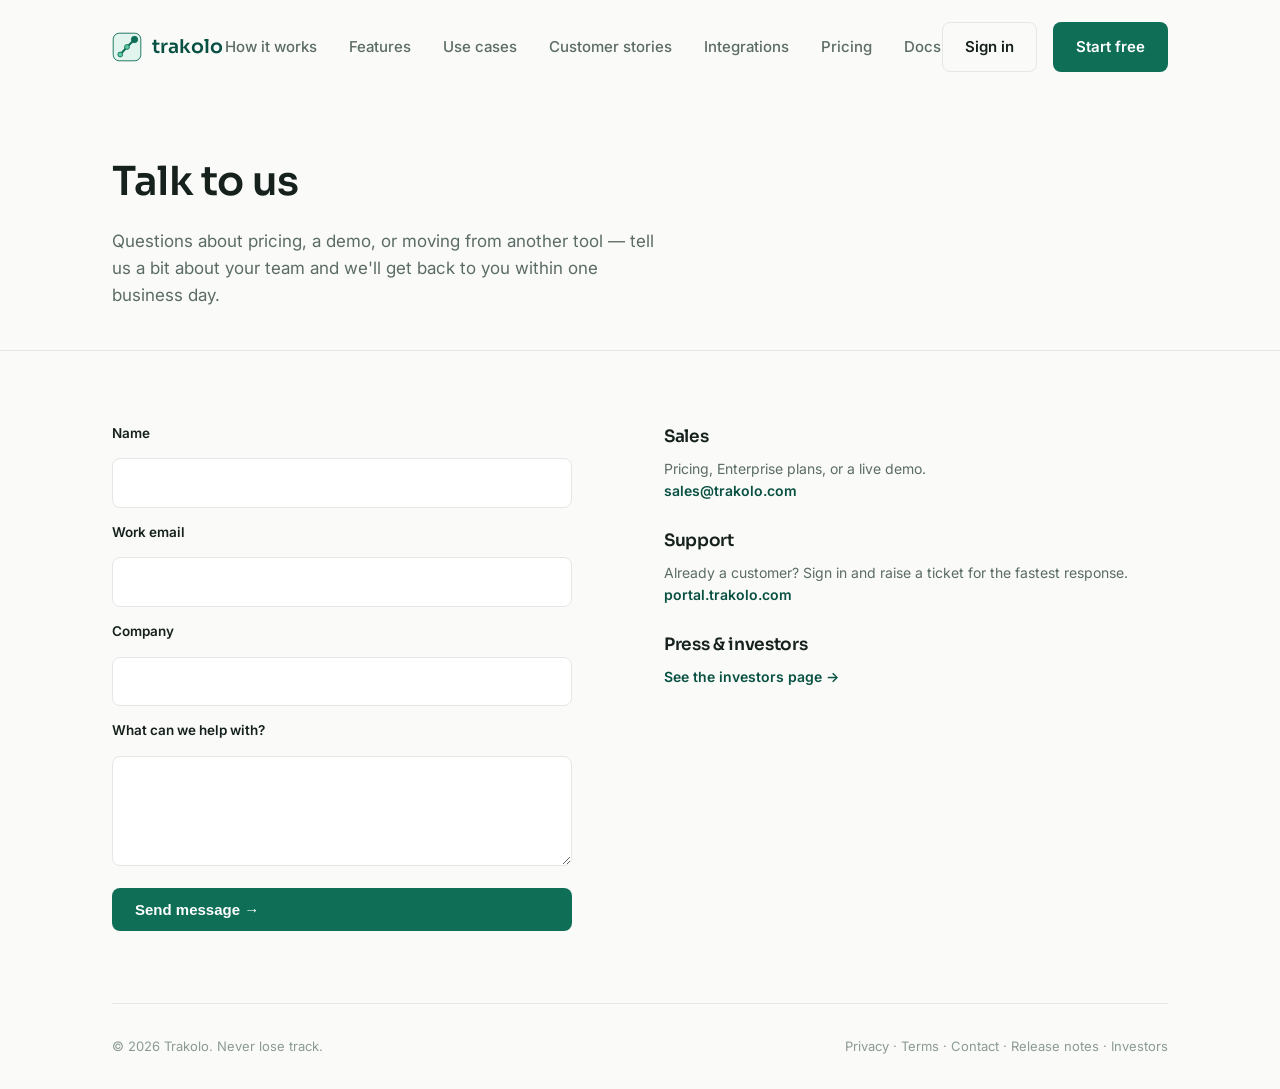
==== contact.html @ cc6a061b "Add marketing website content, ported from the product mockup Pages: index, how-it-works, features, " ====
<!DOCTYPE html>
<html lang="en">
<head>
<meta charset="UTF-8">
<meta name="viewport" content="width=device-width, initial-scale=1.0">
<title>Contact — Trakolo</title>
<link rel="preconnect" href="https://fonts.googleapis.com">
<link rel="stylesheet" href="https://fonts.googleapis.com/css2?family=Sora:wght@500;600;700&family=Inter:wght@400;500;600&display=swap">
<link rel="stylesheet" href="styles.css">
<style>
  .contact-grid { display: grid; grid-template-columns: 1fr 1fr; gap: 48px; }
  .contact-form { display: flex; flex-direction: column; gap: 14px; max-width: 460px; }
  .contact-form label { font-size: 13.5px; font-weight: 600; color: var(--ink); }
  .contact-form input, .contact-form textarea {
    font: inherit; padding: 11px 14px; border: 1.5px solid var(--line); border-radius: 8px;
    background: var(--panel); color: var(--ink);
  }
  .contact-form input:focus, .contact-form textarea:focus { outline: none; border-color: var(--teal-600); }
  .contact-form textarea { min-height: 110px; resize: vertical; }
  .contact-info h3 { font-size: 17px; margin-bottom: 8px; }
  .contact-info p { font-size: 14px; color: var(--ink-soft); margin-bottom: 24px; }
  .contact-info a { color: var(--teal-800); font-weight: 600; }
  @media (max-width: 860px) { .contact-grid { grid-template-columns: 1fr; } }
</style>
</head>
<body>

<div class="wrap">
  <nav>
    <a href="index.html" class="logo">
      <svg width="30" height="30" viewBox="0 0 200 200"><rect x="8" y="8" width="184" height="184" rx="40" fill="#E1F5EE" stroke="#0F6E56" stroke-width="6"/><path d="M55,150 L100,100 L150,50" fill="none" stroke="#0F6E56" stroke-width="13" stroke-linecap="round" stroke-linejoin="round"/><circle cx="55" cy="150" r="16" fill="#5DCAA5" stroke="#0F6E56" stroke-width="6"/><circle cx="100" cy="100" r="16" fill="#5DCAA5" stroke="#0F6E56" stroke-width="6"/><circle cx="150" cy="50" r="21" fill="#0F6E56" stroke="#0F6E56" stroke-width="6"/></svg>
      trakolo
    </a>
    <div class="nav-links">
      <a href="how-it-works.html">How it works</a>
      <a href="features.html">Features</a>
      <a href="use-cases.html">Use cases</a>
      <a href="customer-stories.html">Customer stories</a>
      <a href="integrations.html">Integrations</a>
      <a href="pricing.html">Pricing</a>
      <a href="docs.html">Docs</a>
      <a href="https://portal.trakolo.com/login" class="nav-signin-mobile">Sign in</a>
    </div>
    <button class="nav-toggle" aria-label="Toggle menu" aria-expanded="false">☰</button>
    <div class="nav-actions">
      <a href="https://portal.trakolo.com/login" class="btn btn-ghost">Sign in</a>
      <a href="https://portal.trakolo.com/login" class="btn btn-primary">Start free</a>
    </div>
  </nav>
</div>

<div class="page-header">
  <div class="wrap">
    <h1>Talk to us</h1>
    <p>Questions about pricing, a demo, or moving from another tool — tell us a bit about your team and we'll get back to you within one business day.</p>
  </div>
</div>

<section>
  <div class="wrap contact-grid">
    <form class="contact-form" method="post" action="#" onsubmit="return false;">
      <label for="name">Name</label>
      <input id="name" name="name" type="text" required>
      <label for="email">Work email</label>
      <input id="email" name="email" type="email" required>
      <label for="company">Company</label>
      <input id="company" name="company" type="text">
      <label for="message">What can we help with?</label>
      <textarea id="message" name="message" required></textarea>
      <button type="submit" class="btn btn-primary" style="margin-top:8px;">Send message →</button>
    </form>
    <div class="contact-info">
      <h3>Sales</h3>
      <p>Pricing, Enterprise plans, or a live demo.<br><a href="mailto:sales@trakolo.com">sales@trakolo.com</a></p>
      <h3>Support</h3>
      <p>Already a customer? Sign in and raise a ticket for the fastest response.<br><a href="https://portal.trakolo.com/login">portal.trakolo.com</a></p>
      <h3>Press &amp; investors</h3>
      <p><a href="investors.html">See the investors page →</a></p>
    </div>
  </div>
</section>

<div class="wrap">
  <footer>
    <span>© 2026 Trakolo. Never lose track.</span>
    <span>Privacy · Terms · Contact · <a href="release-notes.html" style="color:inherit;">Release notes</a> · <a href="investors.html" style="color:inherit;">Investors</a></span>
  </footer>
</div>

<script src="nav.js" defer></script>
</body>
</html>
---- styles.css ----
:root {
  --ink: #16211D;
  --ink-soft: #5B6B65;
  --ink-faint: #8B9A94;
  --paper: #FAFBF9;
  --panel: #FFFFFF;
  --line: #E3E8E4;
  --teal-900: #04342C;
  --teal-800: #085041;
  --teal-600: #0F6E56;
  --teal-400: #1D9E75;
  --teal-200: #5DCAA5;
  --teal-100: #9FE1CB;
  --teal-50: #E1F5EE;
}
* { box-sizing: border-box; margin: 0; padding: 0; }
html { scroll-behavior: smooth; }
@media (prefers-reduced-motion: reduce) {
  html { scroll-behavior: auto; }
  * { animation: none !important; transition: none !important; }
}
body {
  font-family: 'Inter', -apple-system, BlinkMacSystemFont, 'Segoe UI', sans-serif;
  background: var(--paper);
  color: var(--ink);
  line-height: 1.6;
}
a { color: inherit; text-decoration: none; }
:focus-visible { outline: 2px solid var(--teal-600); outline-offset: 3px; }
.wrap { max-width: 1120px; margin: 0 auto; padding: 0 32px; }
h1, h2, h3, h4 { font-family: 'Sora', sans-serif; font-weight: 600; letter-spacing: -0.02em; }
.btn {
  display: inline-flex; align-items: center; gap: 8px;
  padding: 12px 22px; border-radius: 8px; font-weight: 600; font-size: 15px;
  border: 1.5px solid transparent; cursor: pointer;
}
.btn-primary { background: var(--teal-600); color: #fff; }
.btn-primary:hover { background: var(--teal-800); }
.btn-ghost { border-color: var(--line); color: var(--ink); background: transparent; }
.btn-ghost:hover { border-color: var(--teal-600); color: var(--teal-600); }

/* Nav */
nav { display: flex; align-items: center; justify-content: space-between; padding: 22px 0; position: relative; }
.logo { display: flex; align-items: center; gap: 10px; font-weight: 600; font-size: 19px; color: var(--teal-800); font-family: 'Sora', sans-serif; }
.nav-links { display: flex; gap: 32px; font-size: 15px; color: var(--ink-soft); font-weight: 500; }
.nav-links a.current { color: var(--teal-800); }
.nav-actions { display: flex; align-items: center; gap: 16px; }
.nav-toggle { display: none; background: none; border: 1px solid var(--line); border-radius: 8px; font-size: 18px; line-height: 1; width: 40px; height: 40px; align-items: center; justify-content: center; cursor: pointer; color: var(--ink); }
.nav-signin-mobile { display: none; }

/* Page header (used on inner pages) */
.page-header { padding: 56px 0 40px; border-bottom: 1px solid var(--line); }
.page-header h1 { font-size: 40px; margin-bottom: 14px; }
.page-header p { font-size: 17px; color: var(--ink-soft); max-width: 560px; }

/* Path signature divider */
.path-track { display: flex; align-items: center; gap: 10px; margin: 0 0 20px; }
.path-track .node { width: 8px; height: 8px; border-radius: 50%; background: var(--teal-400); }
.path-track .node.end { width: 11px; height: 11px; background: var(--teal-600); }
.path-track .rule { flex: 1; height: 1px; background: var(--line); }
.path-track .tag { font-size: 13px; font-weight: 600; color: var(--teal-800); letter-spacing: 0.02em; }

section { padding: 72px 0; }
section + section { border-top: 1px solid var(--line); }
section h2 { font-size: 30px; margin-bottom: 12px; }
section > .wrap > p.lead { color: var(--ink-soft); font-size: 16px; max-width: 560px; margin-bottom: 44px; }

footer { border-top: 1px solid var(--line); padding: 32px 0; display: flex; align-items: center; justify-content: space-between; font-size: 13px; color: var(--ink-faint); }

@media (max-width: 860px) {
  .nav-toggle { display: inline-flex; }
  .nav-actions .btn-ghost { display: none; }
  .nav-links {
    display: none; flex-direction: column; gap: 0;
    position: absolute; top: 100%; left: 32px; right: 32px;
    background: var(--panel); border: 1px solid var(--line); border-radius: 12px;
    padding: 6px 18px; box-shadow: 0 16px 32px -16px rgba(15,33,25,0.22); z-index: 60;
  }
  .nav-links.open { display: flex; }
  .nav-links a { padding: 13px 0; border-bottom: 1px solid var(--line); }
  .nav-links a:last-child { border-bottom: none; }
  .nav-signin-mobile { display: block; font-weight: 600; color: var(--teal-800); }
  .page-header h1 { font-size: 30px; }
}
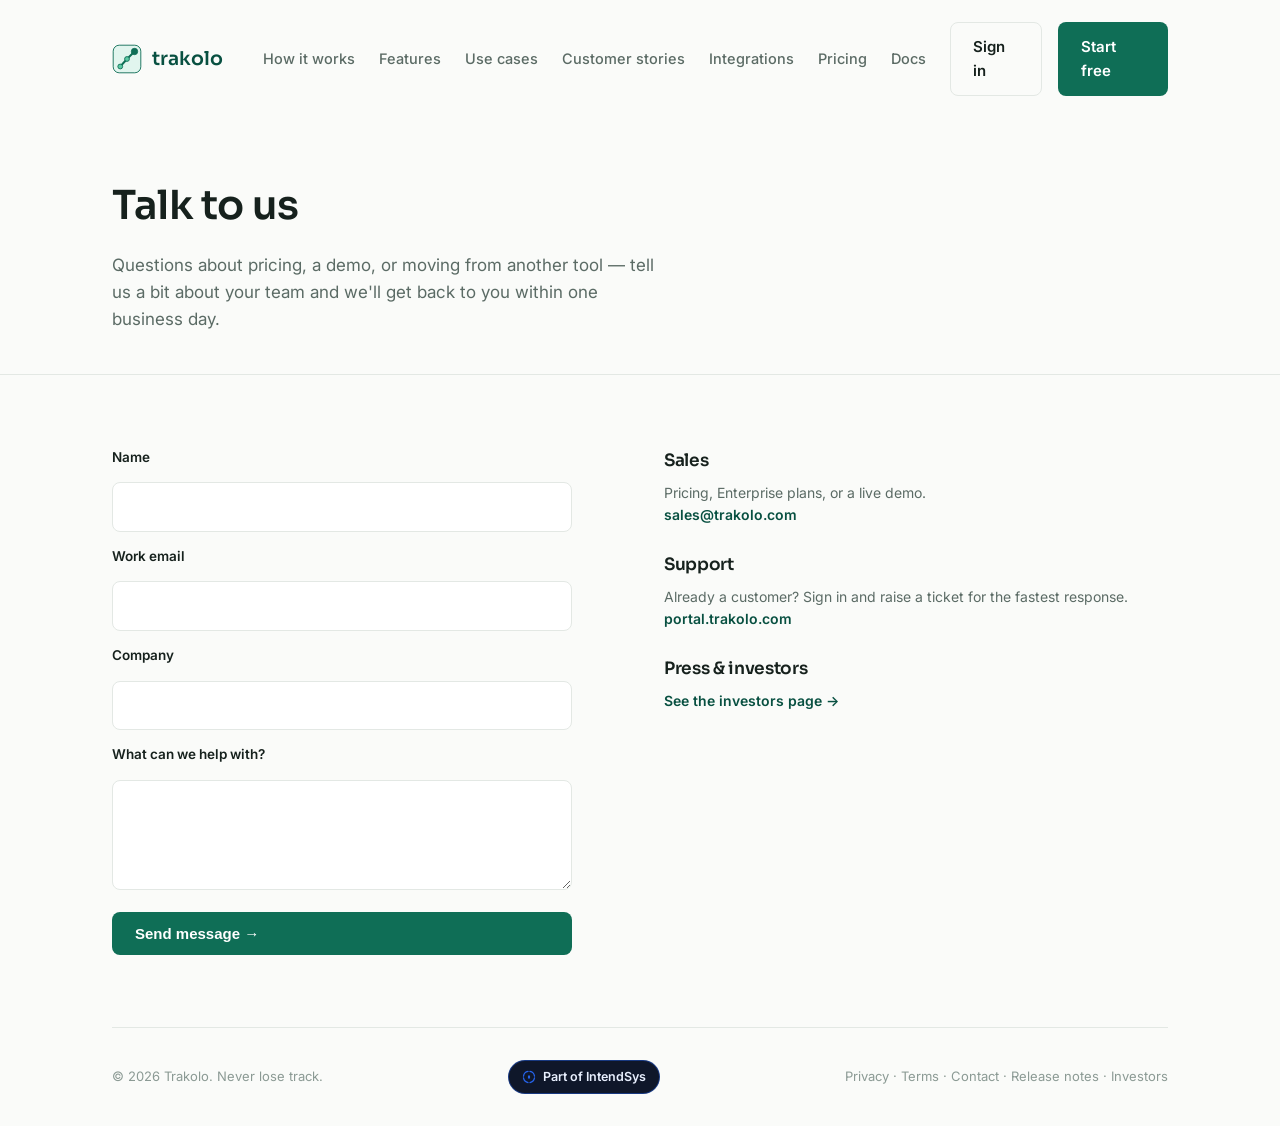
==== commit 27940e61: "Add a 'Part of IntendSys' footer badge linking to intendsys.com Kept in IntendSys's own navy/electri" ====
--- a/contact.html
+++ b/contact.html
@@ -83,6 +83,10 @@
 <div class="wrap">
   <footer>
     <span>© 2026 Trakolo. Never lose track.</span>
+    <a href="https://intendsys.com" class="intendsys-badge" target="_blank" rel="noopener">
+      <svg viewBox="0 0 100 100"><path d="M56.95 10.61A40 40 0 0189.39 43.05M89.39 56.95A40 40 0 0156.95 89.39M43.05 89.39A40 40 0 0110.61 56.95M10.61 43.05A40 40 0 0143.05 10.61" fill="none" stroke="currentColor" stroke-width="9" stroke-linecap="round"/><rect x="42.5" y="38.5" width="15" height="23" rx="2.2" fill="currentColor"/></svg>
+      Part of IntendSys
+    </a>
     <span>Privacy · Terms · Contact · <a href="release-notes.html" style="color:inherit;">Release notes</a> · <a href="investors.html" style="color:inherit;">Investors</a></span>
   </footer>
 </div>
--- a/styles.css
+++ b/styles.css
@@ -40,11 +40,12 @@
 .btn-ghost:hover { border-color: var(--teal-600); color: var(--teal-600); }
 
 /* Nav */
-nav { display: flex; align-items: center; justify-content: space-between; padding: 22px 0; position: relative; }
-.logo { display: flex; align-items: center; gap: 10px; font-weight: 600; font-size: 19px; color: var(--teal-800); font-family: 'Sora', sans-serif; }
-.nav-links { display: flex; gap: 32px; font-size: 15px; color: var(--ink-soft); font-weight: 500; }
+nav { display: flex; align-items: center; padding: 22px 0; position: relative; }
+.logo { display: flex; align-items: center; gap: 10px; font-weight: 600; font-size: 19px; color: var(--teal-800); font-family: 'Sora', sans-serif; flex-shrink: 0; }
+.nav-links { display: flex; gap: 24px; font-size: 14.5px; color: var(--ink-soft); font-weight: 500; margin-left: 40px; }
+.nav-links a { white-space: nowrap; }
 .nav-links a.current { color: var(--teal-800); }
-.nav-actions { display: flex; align-items: center; gap: 16px; }
+.nav-actions { display: flex; align-items: center; gap: 16px; margin-left: auto; padding-left: 24px; }
 .nav-toggle { display: none; background: none; border: 1px solid var(--line); border-radius: 8px; font-size: 18px; line-height: 1; width: 40px; height: 40px; align-items: center; justify-content: center; cursor: pointer; color: var(--ink); }
 .nav-signin-mobile { display: none; }
 
@@ -65,20 +66,33 @@
 section h2 { font-size: 30px; margin-bottom: 12px; }
 section > .wrap > p.lead { color: var(--ink-soft); font-size: 16px; max-width: 560px; margin-bottom: 44px; }
 
-footer { border-top: 1px solid var(--line); padding: 32px 0; display: flex; align-items: center; justify-content: space-between; font-size: 13px; color: var(--ink-faint); }
+footer { border-top: 1px solid var(--line); padding: 32px 0; display: flex; flex-wrap: wrap; align-items: center; justify-content: space-between; gap: 14px; font-size: 13px; color: var(--ink-faint); }
 
-@media (max-width: 860px) {
+/* Parent-company badge — intentionally kept in IntendSys's own palette
+   (navy/electric-blue/emerald), not Trakolo's teal, so it reads as a
+   distinct, linked brand rather than a re-theme of this site. */
+.intendsys-badge { display: inline-flex; align-items: center; gap: 7px; padding: 6px 13px; border-radius: 20px; background: #0F172A; color: #E8EFFE; font-weight: 600; font-size: 12.5px; border: 1px solid rgba(37,99,235,0.45); white-space: nowrap; }
+.intendsys-badge:hover { border-color: #10B981; color: #fff; }
+.intendsys-badge svg { width: 14px; height: 14px; color: #2563EB; flex-shrink: 0; }
+
+/* Nav collapses to the hamburger menu well before the full link set would
+   run out of room and wrap mid-link — this breakpoint is intentionally
+   wider than the general mobile layout breakpoint below. */
+@media (max-width: 1180px) {
   .nav-toggle { display: inline-flex; }
   .nav-actions .btn-ghost { display: none; }
   .nav-links {
-    display: none; flex-direction: column; gap: 0;
+    display: none; flex-direction: column; gap: 0; margin-left: 0;
     position: absolute; top: 100%; left: 32px; right: 32px;
     background: var(--panel); border: 1px solid var(--line); border-radius: 12px;
     padding: 6px 18px; box-shadow: 0 16px 32px -16px rgba(15,33,25,0.22); z-index: 60;
   }
   .nav-links.open { display: flex; }
-  .nav-links a { padding: 13px 0; border-bottom: 1px solid var(--line); }
+  .nav-links a { padding: 13px 0; border-bottom: 1px solid var(--line); white-space: normal; }
   .nav-links a:last-child { border-bottom: none; }
   .nav-signin-mobile { display: block; font-weight: 600; color: var(--teal-800); }
+}
+
+@media (max-width: 860px) {
   .page-header h1 { font-size: 30px; }
 }
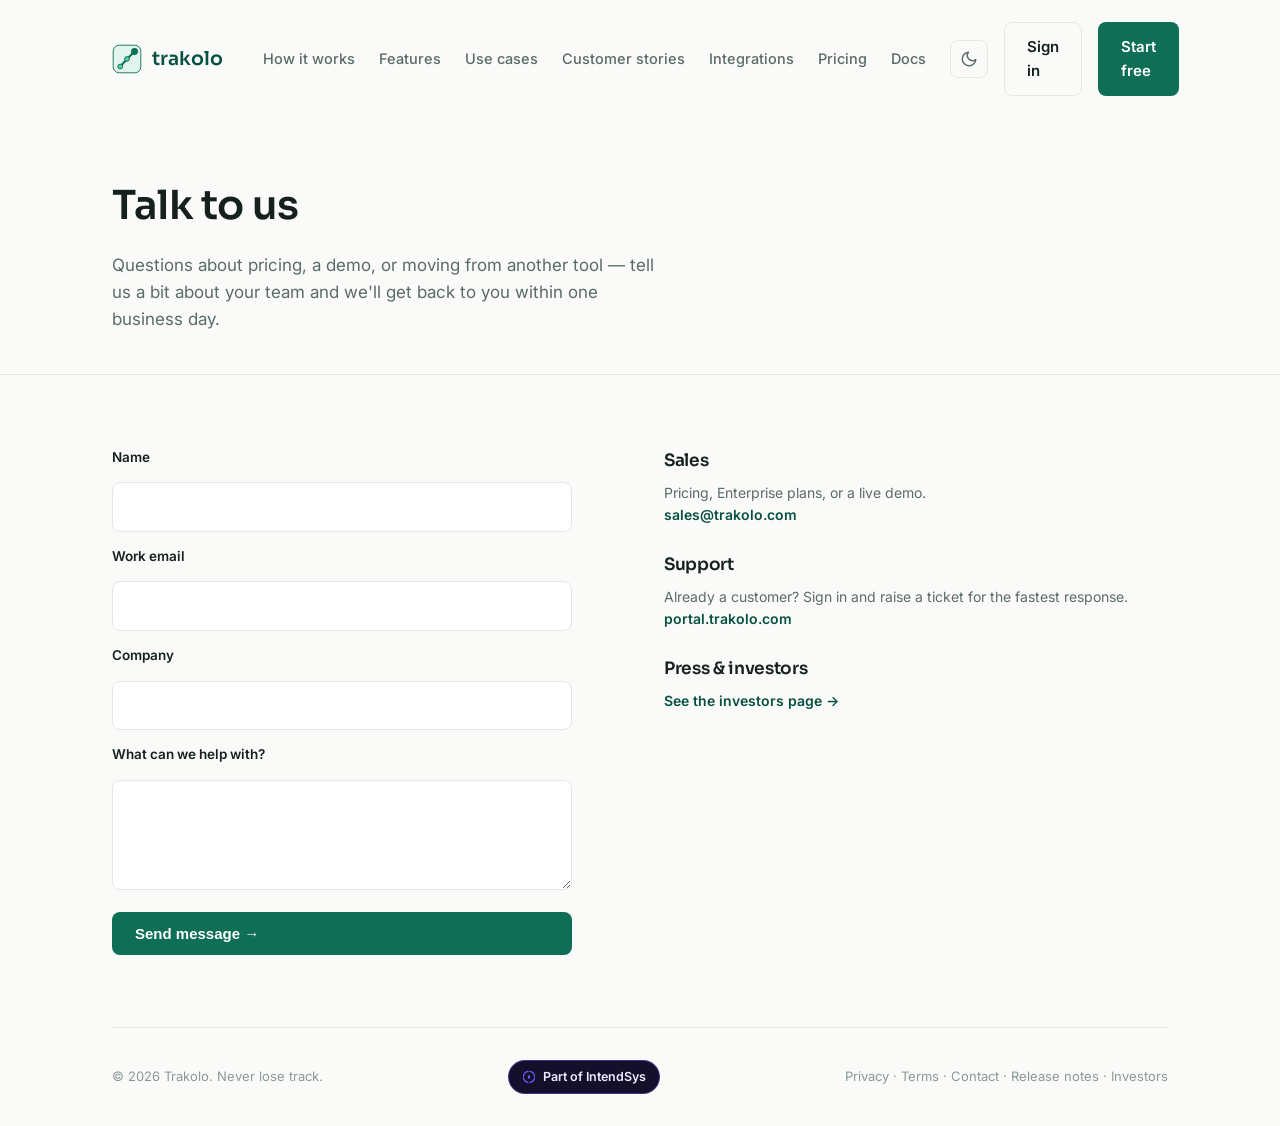
==== commit 8fac0437: "Add dark mode toggle across all pages Adds a persistent light/dark theme toggle to the nav on every " ====
--- a/contact.html
+++ b/contact.html
@@ -4,6 +4,13 @@
 <meta charset="UTF-8">
 <meta name="viewport" content="width=device-width, initial-scale=1.0">
 <title>Contact — Trakolo</title>
+<script>
+(function(){
+  var stored = localStorage.getItem('trakolo-theme');
+  var theme = stored || (window.matchMedia('(prefers-color-scheme: dark)').matches ? 'dark' : 'light');
+  document.documentElement.setAttribute('data-theme', theme);
+})();
+</script>
 <link rel="preconnect" href="https://fonts.googleapis.com">
 <link rel="stylesheet" href="https://fonts.googleapis.com/css2?family=Sora:wght@500;600;700&family=Inter:wght@400;500;600&display=swap">
 <link rel="stylesheet" href="styles.css">
@@ -43,6 +50,10 @@
     </div>
     <button class="nav-toggle" aria-label="Toggle menu" aria-expanded="false">☰</button>
     <div class="nav-actions">
+      <button class="theme-toggle" id="themeToggle" type="button" aria-label="Toggle dark mode">
+        <svg class="icon-sun" width="18" height="18" viewBox="0 0 24 24" fill="none" stroke="currentColor" stroke-width="2" stroke-linecap="round" stroke-linejoin="round"><circle cx="12" cy="12" r="4"/><path d="M12 2v2M12 20v2M4.93 4.93l1.41 1.41M17.66 17.66l1.41 1.41M2 12h2M20 12h2M6.34 17.66l-1.41 1.41M19.07 4.93l-1.41 1.41"/></svg>
+        <svg class="icon-moon" width="18" height="18" viewBox="0 0 24 24" fill="none" stroke="currentColor" stroke-width="2" stroke-linecap="round" stroke-linejoin="round"><path d="M21 12.79A9 9 0 1 1 11.21 3 7 7 0 0 0 21 12.79Z"/></svg>
+      </button>
       <a href="https://portal.trakolo.com/login" class="btn btn-ghost">Sign in</a>
       <a href="https://portal.trakolo.com/login" class="btn btn-primary">Start free</a>
     </div>
--- a/styles.css
+++ b/styles.css
@@ -12,6 +12,16 @@
   --teal-200: #5DCAA5;
   --teal-100: #9FE1CB;
   --teal-50: #E1F5EE;
+}
+:root[data-theme="dark"] {
+  --ink: #E7EFEB;
+  --ink-soft: #A9B9B2;
+  --ink-faint: #74857D;
+  --paper: #0B1512;
+  --panel: #12201C;
+  --line: #23342C;
+  --teal-50: #16332B;
+  --teal-800: #5FD1A8;
 }
 * { box-sizing: border-box; margin: 0; padding: 0; }
 html { scroll-behavior: smooth; }
@@ -49,6 +59,31 @@
 .nav-toggle { display: none; background: none; border: 1px solid var(--line); border-radius: 8px; font-size: 18px; line-height: 1; width: 40px; height: 40px; align-items: center; justify-content: center; cursor: pointer; color: var(--ink); }
 .nav-signin-mobile { display: none; }
 
+.theme-toggle {
+  display: inline-flex; align-items: center; justify-content: center;
+  width: 38px; height: 38px; border-radius: 8px; flex-shrink: 0;
+  border: 1.5px solid var(--line); background: transparent; color: var(--ink-soft); cursor: pointer;
+}
+.theme-toggle:hover { border-color: var(--teal-600); color: var(--teal-600); }
+.theme-toggle .icon-moon { display: block; }
+.theme-toggle .icon-sun { display: none; }
+[data-theme="dark"] .theme-toggle .icon-moon { display: none; }
+[data-theme="dark"] .theme-toggle .icon-sun { display: block; }
+
+[data-theme="dark"] .fi-coral,
+[data-theme="dark"] .fi-purple,
+[data-theme="dark"] .fi-blue,
+[data-theme="dark"] .fi-amber,
+[data-theme="dark"] .fi-slate,
+[data-theme="dark"] .int-mark,
+[data-theme="dark"] .badge-progress,
+[data-theme="dark"] .badge-done,
+[data-theme="dark"] .rn-edition.onprem,
+[data-theme="dark"] .rn-tag.improved,
+[data-theme="dark"] .rn-tag.fixed {
+  filter: brightness(0.82) saturate(0.85);
+}
+
 /* Page header (used on inner pages) */
 .page-header { padding: 56px 0 40px; border-bottom: 1px solid var(--line); }
 .page-header h1 { font-size: 40px; margin-bottom: 14px; }
@@ -69,11 +104,11 @@
 footer { border-top: 1px solid var(--line); padding: 32px 0; display: flex; flex-wrap: wrap; align-items: center; justify-content: space-between; gap: 14px; font-size: 13px; color: var(--ink-faint); }
 
 /* Parent-company badge — intentionally kept in IntendSys's own palette
-   (navy/electric-blue/emerald), not Trakolo's teal, so it reads as a
+   (indigo/violet/emerald), not Trakolo's teal, so it reads as a
    distinct, linked brand rather than a re-theme of this site. */
-.intendsys-badge { display: inline-flex; align-items: center; gap: 7px; padding: 6px 13px; border-radius: 20px; background: #0F172A; color: #E8EFFE; font-weight: 600; font-size: 12.5px; border: 1px solid rgba(37,99,235,0.45); white-space: nowrap; }
+.intendsys-badge { display: inline-flex; align-items: center; gap: 7px; padding: 6px 13px; border-radius: 20px; background: #14102B; color: #EEEAFF; font-weight: 600; font-size: 12.5px; border: 1px solid rgba(109,93,252,0.45); white-space: nowrap; }
 .intendsys-badge:hover { border-color: #10B981; color: #fff; }
-.intendsys-badge svg { width: 14px; height: 14px; color: #2563EB; flex-shrink: 0; }
+.intendsys-badge svg { width: 14px; height: 14px; color: #6D5DFC; flex-shrink: 0; }
 
 /* Nav collapses to the hamburger menu well before the full link set would
    run out of room and wrap mid-link — this breakpoint is intentionally
